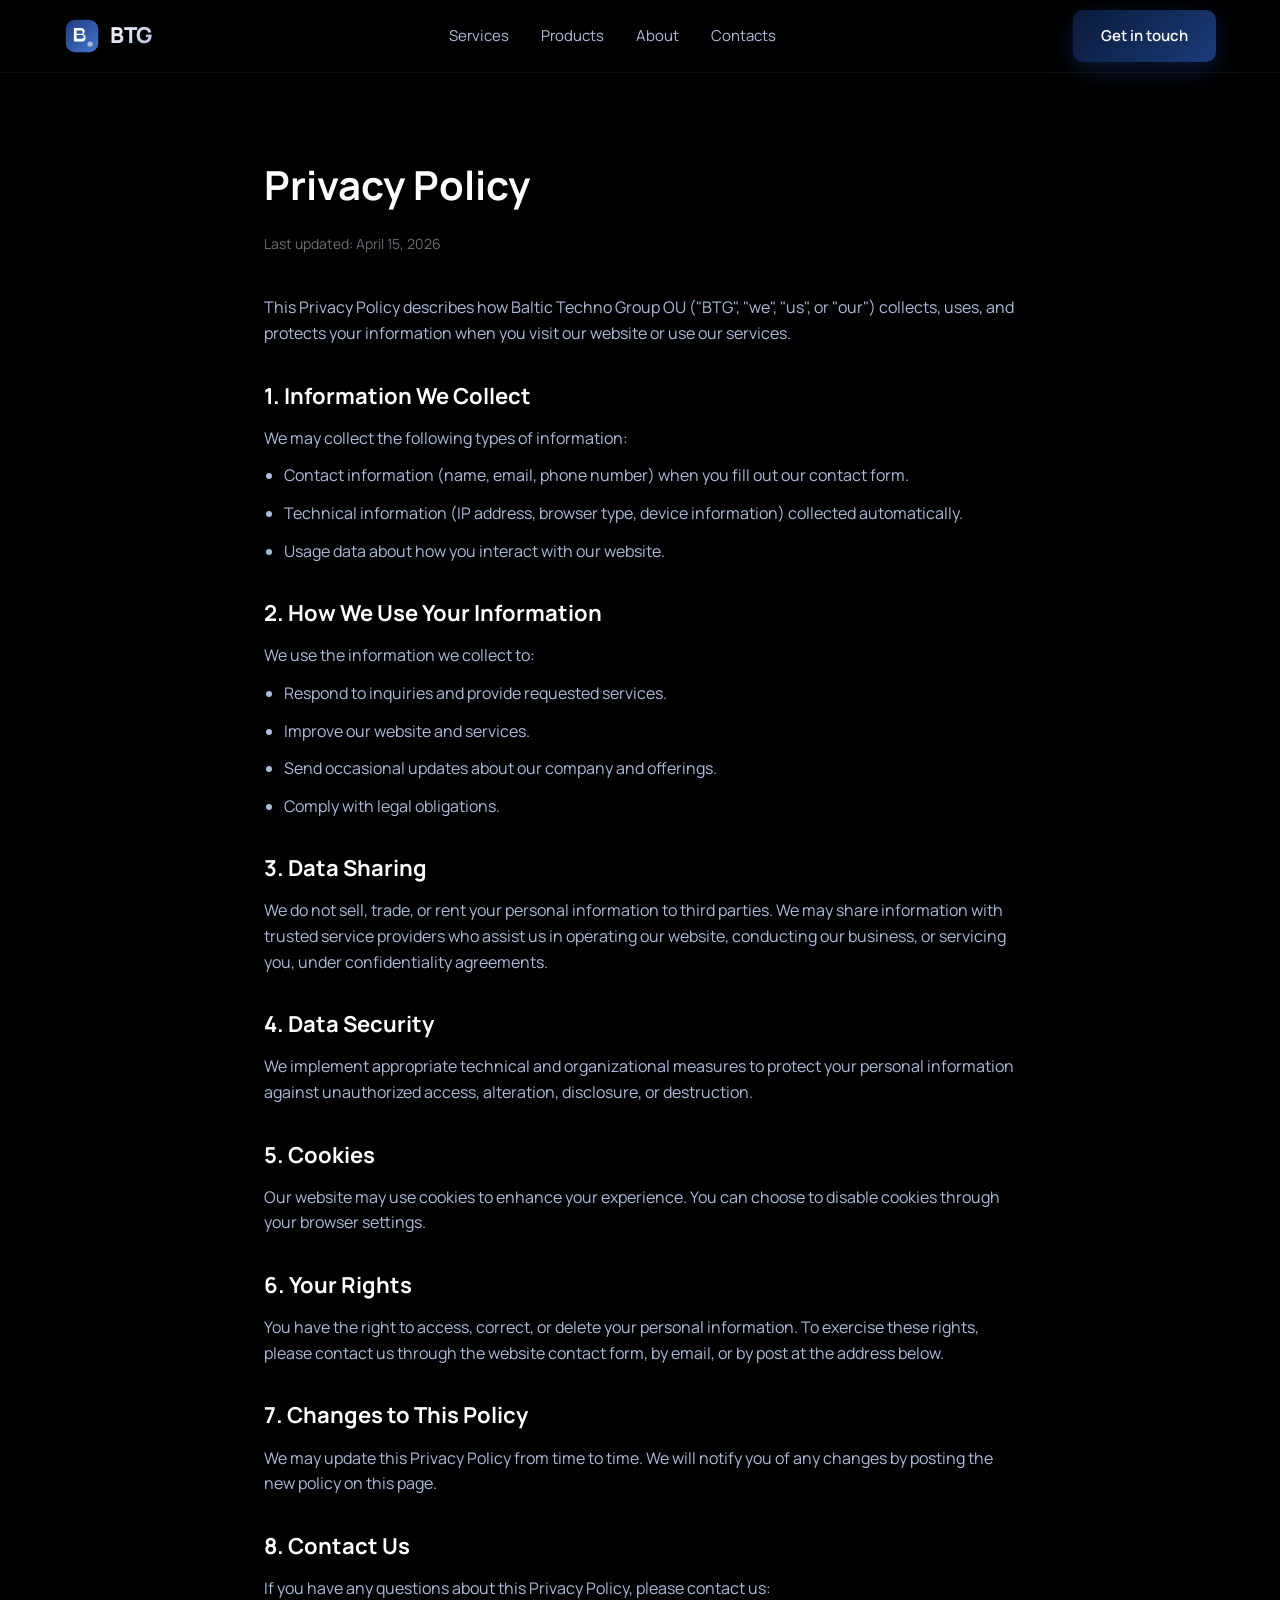
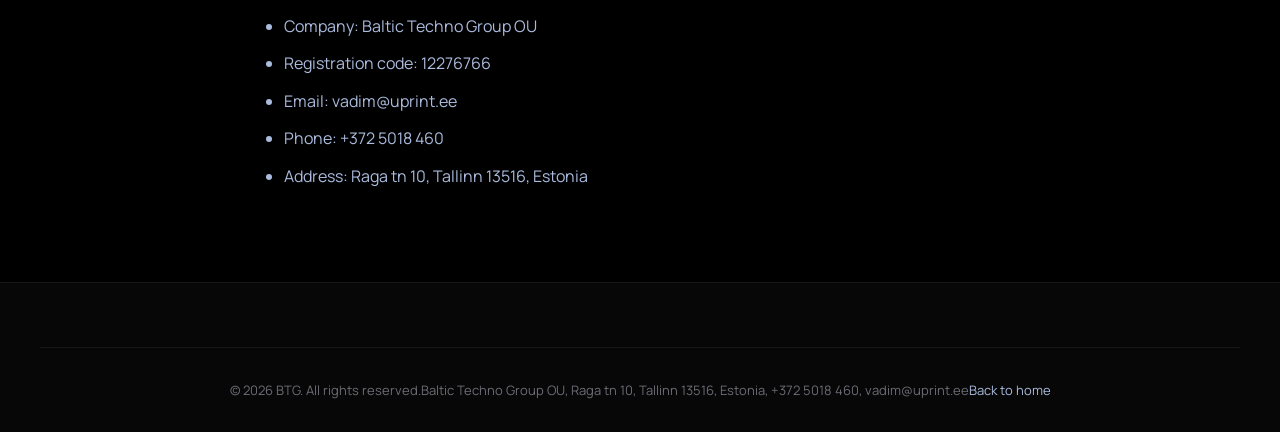
==== privacy.html @ 3e9b9224 "init" ====
<!DOCTYPE html>
<html lang="en">
<head>
  <meta charset="UTF-8" />
  <meta name="viewport" content="width=device-width, initial-scale=1.0" />
  <title>Privacy Policy — BTG</title>
  <link rel="preconnect" href="https://fonts.googleapis.com" />
  <link rel="preconnect" href="https://fonts.gstatic.com" crossorigin />
  <link href="https://fonts.googleapis.com/css2?family=Manrope:wght@400;500;600;700;800&display=swap" rel="stylesheet" />
  <link rel="stylesheet" href="styles.css" />
</head>
<body>
  <header class="nav">
    <div class="container nav__inner">
      <a href="index.html" class="nav__logo">
        <svg class="logo" viewBox="0 0 40 40" fill="none" xmlns="http://www.w3.org/2000/svg">
          <defs>
            <linearGradient id="logoGrad" x1="0" y1="0" x2="40" y2="40" gradientUnits="userSpaceOnUse">
              <stop offset="0" stop-color="#1A3B7A"/>
              <stop offset="1" stop-color="#4878D3"/>
            </linearGradient>
          </defs>
          <rect x="2" y="2" width="36" height="36" rx="10" fill="url(#logoGrad)"/>
          <path d="M11 11h8a4 4 0 0 1 4 4 3.5 3.5 0 0 1-1.6 2.9A4 4 0 0 1 24 22a4 4 0 0 1-4 4h-9V11zm3 3v3.5h5a1.75 1.75 0 0 0 0-3.5h-5zm0 6.5V23h6a2 2 0 0 0 0-4h-6z" fill="#fff"/>
          <circle cx="29" cy="29" r="3" fill="#AABBDD"/>
        </svg>
        <span>BTG</span>
      </a>
      <nav class="nav__menu">
        <a href="index.html#services">Services</a>
        <a href="index.html#products">Products</a>
        <a href="index.html#about">About</a>
        <a href="index.html#contacts">Contacts</a>
      </nav>
      <a href="index.html#contacts" class="btn btn--gradient nav__cta">Get in touch</a>
    </div>
  </header>

  <main class="legal">
    <h1>Privacy Policy</h1>
    <p class="meta">Last updated: April 15, 2026</p>

    <p>This Privacy Policy describes how Baltic Techno Group OU ("BTG", "we", "us", or "our") collects, uses, and protects your information when you visit our website or use our services.</p>

    <h2>1. Information We Collect</h2>
    <p>We may collect the following types of information:</p>
    <ul>
      <li>Contact information (name, email, phone number) when you fill out our contact form.</li>
      <li>Technical information (IP address, browser type, device information) collected automatically.</li>
      <li>Usage data about how you interact with our website.</li>
    </ul>

    <h2>2. How We Use Your Information</h2>
    <p>We use the information we collect to:</p>
    <ul>
      <li>Respond to inquiries and provide requested services.</li>
      <li>Improve our website and services.</li>
      <li>Send occasional updates about our company and offerings.</li>
      <li>Comply with legal obligations.</li>
    </ul>

    <h2>3. Data Sharing</h2>
    <p>We do not sell, trade, or rent your personal information to third parties. We may share information with trusted service providers who assist us in operating our website, conducting our business, or servicing you, under confidentiality agreements.</p>

    <h2>4. Data Security</h2>
    <p>We implement appropriate technical and organizational measures to protect your personal information against unauthorized access, alteration, disclosure, or destruction.</p>

    <h2>5. Cookies</h2>
    <p>Our website may use cookies to enhance your experience. You can choose to disable cookies through your browser settings.</p>

    <h2>6. Your Rights</h2>
    <p>You have the right to access, correct, or delete your personal information. To exercise these rights, please contact us through the website contact form, by email, or by post at the address below.</p>

    <h2>7. Changes to This Policy</h2>
    <p>We may update this Privacy Policy from time to time. We will notify you of any changes by posting the new policy on this page.</p>

    <h2>8. Contact Us</h2>
    <p>If you have any questions about this Privacy Policy, please contact us:</p>
    <ul>
      <li>Company: Baltic Techno Group OU</li>
      <li>Registration code: 12276766</li>
      <li>Email: <a href="mailto:vadim@uprint.ee">vadim@uprint.ee</a></li>
      <li>Phone: +372 5018 460</li>
      <li>Address: Raga tn 10, Tallinn 13516, Estonia</li>
    </ul>
  </main>

  <footer class="footer">
    <div class="container footer__bottom">
      <div>© 2026 BTG. All rights reserved.</div>
      <div>Baltic Techno Group OU, Raga tn 10, Tallinn 13516, Estonia, +372 5018 460, vadim@uprint.ee</div>
      <div><a href="index.html" style="color: var(--text-sec);">Back to home</a></div>
    </div>
  </footer>
</body>
</html>
---- styles.css ----
* { box-sizing: border-box; margin: 0; padding: 0; }

:root {
  --bg: #000000;
  --bg-card: #0E0E0E;
  --bg-alt: #070707;
  --bg-elev: #252527;
  --icon-bg: #2D2D2F;
  --border: rgba(255, 255, 255, 0.06);
  --text: #ffffff;
  --text-sec: #AABBDD;
  --text-mut: #6C6C75;
  --accent: #4878D3;
  --pulse: rgba(97, 133, 201, 1);
  --grad-from: #0A1A3A;
  --grad-to: #1A3B7A;
  --gradient: linear-gradient(135deg, #0A1A3A 0%, #1A3B7A 100%);
}

html { scroll-behavior: smooth; }

body {
  font-family: 'Manrope', -apple-system, BlinkMacSystemFont, 'SF Pro Display', sans-serif;
  background: var(--bg);
  color: var(--text);
  line-height: 1.6;
  -webkit-font-smoothing: antialiased;
  overflow-x: hidden;
}

.container {
  max-width: 1200px;
  margin: 0 auto;
  padding: 0 24px;
}

a { color: inherit; text-decoration: none; }

.gradient-text {
  background: linear-gradient(135deg, #6185C9, #AABBDD);
  -webkit-background-clip: text;
  background-clip: text;
  color: transparent;
}

.btn {
  display: inline-flex;
  align-items: center;
  justify-content: center;
  padding: 14px 28px;
  border-radius: 10px;
  font-weight: 600;
  font-size: 15px;
  border: none;
  cursor: pointer;
  transition: transform .2s ease, box-shadow .2s ease;
  white-space: nowrap;
}
.btn--gradient {
  background: var(--gradient);
  color: #fff;
  box-shadow: 0 8px 24px rgba(26, 59, 122, 0.4);
}
.btn--gradient:hover {
  transform: translateY(-1px);
  box-shadow: 0 12px 32px rgba(26, 59, 122, 0.6);
}
.btn--outline {
  background: transparent;
  color: var(--text);
  border: 1px solid rgba(255, 255, 255, 0.15);
}
.btn--outline:hover { border-color: var(--accent); }
.btn--block { width: 100%; }

/* NAV */
.nav {
  position: sticky;
  top: 0;
  z-index: 100;
  background: rgba(0, 0, 0, 0.7);
  backdrop-filter: blur(20px);
  -webkit-backdrop-filter: blur(20px);
  border-bottom: 1px solid var(--border);
}
.nav__inner {
  display: flex;
  align-items: center;
  justify-content: space-between;
  height: 72px;
}
.nav__logo {
  display: inline-flex;
  align-items: center;
  gap: 10px;
  font-size: 22px;
  font-weight: 800;
  letter-spacing: -0.02em;
  color: #fff;
}
.nav__logo span {
  background: linear-gradient(135deg, #ffffff, #AABBDD);
  -webkit-background-clip: text;
  background-clip: text;
  color: transparent;
}
.logo { width: 36px; height: 36px; display: block; }
.nav__menu { display: flex; gap: 32px; }
.nav__menu a {
  font-size: 15px;
  color: var(--text-sec);
  transition: color .2s;
}
.nav__menu a:hover { color: var(--text); }
.nav__burger { display: none; background: none; border: none; flex-direction: column; gap: 5px; cursor: pointer; }
.nav__burger span { width: 24px; height: 2px; background: #fff; border-radius: 2px; }

/* HERO */
.hero {
  position: relative;
  padding: 100px 0 120px;
  overflow: hidden;
}
.hero__glow {
  position: absolute;
  border-radius: 50%;
  filter: blur(120px);
  pointer-events: none;
}
.hero__glow--1 {
  width: 500px; height: 500px;
  background: rgba(26, 59, 122, 0.4);
  top: -100px; left: -150px;
}
.hero__glow--2 {
  width: 400px; height: 400px;
  background: rgba(72, 120, 211, 0.25);
  top: 100px; right: -100px;
}
.hero__inner {
  position: relative;
  display: grid;
  grid-template-columns: 1.3fr 1fr;
  gap: 60px;
  align-items: center;
}
.hero__badge {
  display: inline-block;
  padding: 8px 16px;
  border-radius: 999px;
  background: rgba(72, 120, 211, 0.12);
  border: 1px solid rgba(72, 120, 211, 0.3);
  color: var(--text-sec);
  font-size: 13px;
  font-weight: 500;
  margin-bottom: 24px;
}
.hero__title {
  font-size: clamp(36px, 5vw, 64px);
  font-weight: 800;
  line-height: 1.1;
  letter-spacing: -0.03em;
  margin-bottom: 24px;
}
.hero__subtitle {
  font-size: 18px;
  color: var(--text-sec);
  max-width: 580px;
  margin-bottom: 36px;
}
.hero__actions {
  display: flex;
  gap: 16px;
  flex-wrap: wrap;
  margin-bottom: 56px;
}
.hero__stats {
  display: flex;
  gap: 48px;
}
.stat__num {
  font-size: 32px;
  font-weight: 800;
  background: linear-gradient(135deg, #fff, #AABBDD);
  -webkit-background-clip: text;
  background-clip: text;
  color: transparent;
}
.stat__label {
  font-size: 13px;
  color: var(--text-mut);
  text-transform: uppercase;
  letter-spacing: 0.05em;
}

/* PHONE MOCKUP */
.hero__visual { display: flex; justify-content: center; perspective: 1600px; }
.phone {
  width: 300px;
  height: 610px;
  position: relative;
  border-radius: 52px;
  background: linear-gradient(145deg, #2a2a2e 0%, #18181b 50%, #0d0d0f 100%);
  padding: 9px;
  box-shadow:
    0 0 0 1.5px rgba(255, 255, 255, 0.04),
    0 0 0 3px #1a1a1d,
    0 60px 120px -20px rgba(26, 59, 122, 0.55),
    0 40px 80px -20px rgba(0, 0, 0, 0.8);
  transform: rotate(-2deg);
}
.phone::before {
  content: '';
  position: absolute;
  inset: 0;
  border-radius: 52px;
  background: linear-gradient(135deg, rgba(255, 255, 255, 0.08) 0%, transparent 30%, transparent 70%, rgba(255, 255, 255, 0.04) 100%);
  pointer-events: none;
  z-index: 2;
}
.phone__side {
  position: absolute;
  background: linear-gradient(90deg, #0a0a0c, #2a2a2e 50%, #0a0a0c);
  border-radius: 2px;
  z-index: 0;
}
.phone__side--mute { left: -3px; top: 95px; width: 4px; height: 30px; }
.phone__side--vol { left: -3px; width: 4px; height: 48px; }
.phone__side--vol1 { top: 140px; }
.phone__side--vol2 { top: 198px; }
.phone__side--power { right: -3px; top: 160px; width: 4px; height: 80px; }

.phone__frame {
  width: 100%;
  height: 100%;
  border-radius: 44px;
  background: #000;
  padding: 4px;
  position: relative;
  z-index: 1;
}
.phone__screen {
  width: 100%;
  height: 100%;
  background:
    radial-gradient(ellipse at 50% 35%, rgba(72, 120, 211, 0.25) 0%, transparent 50%),
    linear-gradient(180deg, #05081a 0%, #0A1A3A 50%, #040716 100%);
  border-radius: 40px;
  display: flex;
  flex-direction: column;
  align-items: center;
  position: relative;
  overflow: hidden;
}
.phone__island {
  position: absolute;
  top: 10px;
  left: 50%;
  transform: translateX(-50%);
  width: 100px;
  height: 30px;
  background: #000;
  border-radius: 20px;
  z-index: 3;
  box-shadow: inset 0 0 0 0.5px rgba(255, 255, 255, 0.08);
}
.phone__island::after {
  content: '';
  position: absolute;
  right: 12px;
  top: 50%;
  transform: translateY(-50%);
  width: 6px;
  height: 6px;
  border-radius: 50%;
  background: radial-gradient(circle at 30% 30%, #1a1a2e, #000);
  box-shadow: inset 0 0 2px rgba(72, 120, 211, 0.6);
}
.phone__statusbar {
  display: flex;
  justify-content: space-between;
  align-items: center;
  width: 100%;
  padding: 16px 28px 0;
  color: #fff;
  font-size: 13px;
  font-weight: 600;
  z-index: 2;
}
.phone__time { letter-spacing: 0.02em; }
.phone__icons {
  display: flex;
  align-items: center;
  gap: 6px;
  color: #fff;
}
.phone__icons svg { display: block; }
.phone__icons svg:nth-child(1) { width: 16px; height: 11px; }
.phone__icons svg:nth-child(2) { width: 14px; height: 11px; }
.phone__icons svg:nth-child(3) { width: 24px; height: 11px; }

.phone__app {
  flex: 1;
  width: 100%;
  display: flex;
  flex-direction: column;
  align-items: center;
  justify-content: center;
  padding: 70px 28px 32px;
}
.phone__app-header {
  display: flex;
  justify-content: space-between;
  align-items: center;
  width: 100%;
  margin-bottom: 28px;
}
.phone__app-brand {
  font-size: 16px;
  font-weight: 700;
  background: linear-gradient(135deg, #fff, #AABBDD);
  -webkit-background-clip: text;
  background-clip: text;
  color: transparent;
}
.phone__app-menu {
  display: flex;
  flex-direction: column;
  gap: 3px;
}
.phone__app-menu span {
  width: 16px;
  height: 1.5px;
  background: rgba(255, 255, 255, 0.5);
  border-radius: 1px;
}
.phone__pulse {
  position: relative;
  width: 180px;
  height: 180px;
  display: flex;
  align-items: center;
  justify-content: center;
  margin-bottom: 28px;
}
.phone__pulse::before {
  content: '';
  position: absolute;
  width: 140px;
  height: 140px;
  border-radius: 50%;
  background: radial-gradient(circle, rgba(72, 120, 211, 0.25) 0%, transparent 70%);
  filter: blur(10px);
}
.pulse {
  position: absolute;
  border-radius: 50%;
  border: 1.5px solid rgba(97, 133, 201, 0.5);
  animation: pulse 2.8s ease-out infinite;
}
.pulse--1 { width: 100%; height: 100%; animation-delay: 0s; }
.pulse--2 { width: 100%; height: 100%; animation-delay: 0.9s; }
.pulse--3 { width: 100%; height: 100%; animation-delay: 1.8s; }
@keyframes pulse {
  0% { transform: scale(0.55); opacity: 1; }
  100% { transform: scale(1.25); opacity: 0; }
}
.phone__shield {
  position: relative;
  width: 96px;
  height: 96px;
  background: linear-gradient(145deg, #4878D3 0%, #1A3B7A 60%, #0A1A3A 100%);
  border-radius: 50%;
  display: flex;
  align-items: center;
  justify-content: center;
  color: #fff;
  box-shadow:
    0 0 60px rgba(72, 120, 211, 0.6),
    0 0 0 1px rgba(255, 255, 255, 0.12),
    inset 0 2px 0 rgba(255, 255, 255, 0.15),
    inset 0 -2px 0 rgba(0, 0, 0, 0.3);
}
.phone__shield svg { width: 46px; height: 46px; filter: drop-shadow(0 2px 4px rgba(0, 0, 0, 0.4)); }
.phone__label {
  font-size: 22px;
  font-weight: 700;
  color: #fff;
  margin-bottom: 20px;
  letter-spacing: -0.01em;
}
.phone__btn {
  margin-top: auto;
  padding: 14px 40px;
  border-radius: 14px;
  background: linear-gradient(180deg, rgba(72, 120, 211, 0.22) 0%, rgba(26, 59, 122, 0.15) 100%);
  border: 1px solid rgba(72, 120, 211, 0.4);
  font-size: 14px;
  font-weight: 600;
  color: #fff;
  box-shadow: 0 8px 24px rgba(26, 59, 122, 0.3), inset 0 1px 0 rgba(255, 255, 255, 0.12);
}
.phone__home {
  position: absolute;
  bottom: 8px;
  left: 50%;
  transform: translateX(-50%);
  width: 120px;
  height: 4px;
  border-radius: 2px;
  background: rgba(255, 255, 255, 0.35);
}

/* CAPABILITIES STRIP */
.capabilities {
  padding: 40px 0;
  border-top: 1px solid var(--border);
  border-bottom: 1px solid var(--border);
  background: var(--bg-alt);
}
.capabilities__label {
  font-size: 12px;
  text-transform: uppercase;
  letter-spacing: 0.1em;
  color: var(--text-mut);
  text-align: center;
  margin-bottom: 20px;
}
.capabilities__list {
  display: flex;
  flex-wrap: wrap;
  justify-content: center;
  gap: 10px;
}
.capabilities__list span {
  padding: 8px 16px;
  border-radius: 999px;
  background: var(--bg-card);
  border: 1px solid var(--border);
  color: var(--text-sec);
  font-size: 13px;
  font-weight: 500;
  transition: all .2s;
}
.capabilities__list span:hover {
  border-color: rgba(72, 120, 211, 0.4);
  color: var(--text);
}

/* PROCESS */
.process {
  position: relative;
  display: grid;
  grid-template-columns: repeat(5, 1fr);
  gap: 24px;
  margin-bottom: 80px;
}
.process__line {
  position: absolute;
  top: 28px;
  left: 10%;
  right: 10%;
  height: 2px;
  background: linear-gradient(90deg, transparent, rgba(72, 120, 211, 0.4) 20%, rgba(72, 120, 211, 0.4) 80%, transparent);
  z-index: 0;
}
.step {
  position: relative;
  background: var(--bg-card);
  border: 1px solid var(--border);
  border-radius: 18px;
  padding: 72px 22px 24px;
  text-align: left;
  transition: transform .2s ease, border-color .2s ease;
}
.step:hover {
  transform: translateY(-4px);
  border-color: rgba(72, 120, 211, 0.35);
}
.step__num {
  position: absolute;
  top: 18px;
  left: 50%;
  transform: translateX(-50%);
  width: 56px;
  height: 56px;
  border-radius: 50%;
  background: linear-gradient(145deg, #4878D3 0%, #1A3B7A 70%, #0A1A3A 100%);
  color: #fff;
  display: flex;
  align-items: center;
  justify-content: center;
  font-size: 16px;
  font-weight: 800;
  box-shadow: 0 10px 30px rgba(26, 59, 122, 0.5), inset 0 1px 0 rgba(255, 255, 255, 0.2);
  z-index: 1;
}
.step__title {
  font-size: 17px;
  font-weight: 700;
  margin-bottom: 10px;
  color: var(--text);
}
.step__text {
  font-size: 14px;
  color: var(--text-sec);
  line-height: 1.6;
  margin-bottom: 16px;
}
.step__meta {
  display: inline-block;
  padding: 4px 12px;
  border-radius: 999px;
  background: rgba(72, 120, 211, 0.12);
  border: 1px solid rgba(72, 120, 211, 0.25);
  color: var(--accent);
  font-size: 12px;
  font-weight: 600;
  letter-spacing: 0.02em;
}

/* TECH STACK */
.stack {
  padding-top: 40px;
  border-top: 1px solid var(--border);
}
.stack__label {
  text-align: center;
  font-size: 12px;
  text-transform: uppercase;
  letter-spacing: 0.12em;
  color: var(--text-mut);
  margin-bottom: 28px;
}
.stack__grid {
  display: grid;
  grid-template-columns: repeat(4, 1fr);
  gap: 16px;
}
.stack__item {
  display: flex;
  align-items: center;
  gap: 14px;
  padding: 18px 20px;
  background: var(--bg-card);
  border: 1px solid var(--border);
  border-radius: 14px;
  transition: all .2s ease;
}
.stack__item:hover {
  border-color: rgba(72, 120, 211, 0.35);
  transform: translateY(-2px);
}
.stack__ico {
  width: 40px;
  height: 40px;
  border-radius: 10px;
  background: rgba(72, 120, 211, 0.12);
  color: var(--accent);
  display: flex;
  align-items: center;
  justify-content: center;
  flex-shrink: 0;
}
.stack__ico svg { width: 20px; height: 20px; }
.stack__item span {
  font-size: 14px;
  font-weight: 600;
  color: var(--text);
}

/* TESTIMONIALS */
.quote {
  background: var(--bg-card);
  border: 1px solid var(--border);
  border-radius: 20px;
  padding: 32px 28px;
  display: flex;
  flex-direction: column;
}
.quote__stars {
  color: #F5B841;
  font-size: 16px;
  letter-spacing: 2px;
  margin-bottom: 16px;
}
.quote__text {
  color: var(--text);
  font-size: 15px;
  line-height: 1.7;
  margin-bottom: 24px;
  flex: 1;
}
.quote__author {
  display: flex;
  align-items: center;
  gap: 14px;
  padding-top: 20px;
  border-top: 1px solid var(--border);
}
.quote__avatar {
  width: 56px;
  height: 56px;
  border-radius: 50%;
  display: block;
  object-fit: cover;
  border: 1px solid rgba(255, 255, 255, 0.1);
  box-shadow: 0 10px 24px rgba(13, 28, 60, 0.32), 0 0 0 4px rgba(72, 120, 211, 0.08);
  flex-shrink: 0;
}
.quote__name {
  font-weight: 600;
  font-size: 15px;
}
.quote__role {
  font-size: 13px;
  color: var(--text-mut);
}

/* FAQ */
.faq {
  max-width: 800px;
  margin: 0 auto;
}
.faq__item {
  background: var(--bg-card);
  border: 1px solid var(--border);
  border-radius: 14px;
  padding: 0;
  margin-bottom: 12px;
  overflow: hidden;
  transition: border-color .2s;
}
.faq__item[open] { border-color: rgba(72, 120, 211, 0.35); }
.faq__item summary {
  list-style: none;
  cursor: pointer;
  padding: 22px 28px;
  font-size: 16px;
  font-weight: 600;
  color: var(--text);
  display: flex;
  justify-content: space-between;
  align-items: center;
}
.faq__item summary::-webkit-details-marker { display: none; }
.faq__item summary::after {
  content: '+';
  font-size: 24px;
  font-weight: 300;
  color: var(--text-sec);
  transition: transform .2s;
}
.faq__item[open] summary::after {
  content: '−';
  color: var(--accent);
}
.faq__item p {
  padding: 0 28px 24px;
  color: var(--text-sec);
  font-size: 15px;
  line-height: 1.7;
}

/* SECTIONS */
.section { padding: 120px 0; }
.section--alt { background: var(--bg-alt); }
.section__head { text-align: center; margin-bottom: 64px; }
.section__tag {
  display: inline-block;
  padding: 6px 14px;
  border-radius: 999px;
  background: rgba(72, 120, 211, 0.12);
  color: var(--accent);
  font-size: 12px;
  font-weight: 600;
  text-transform: uppercase;
  letter-spacing: 0.1em;
  margin-bottom: 16px;
}
.section__title {
  font-size: clamp(32px, 4vw, 48px);
  font-weight: 800;
  letter-spacing: -0.02em;
  margin-bottom: 12px;
}
.section__sub {
  color: var(--text-sec);
  font-size: 17px;
  max-width: 600px;
  margin: 0 auto;
}

.grid { display: grid; gap: 24px; }
.grid--3 { grid-template-columns: repeat(3, 1fr); }
.grid--4 { grid-template-columns: repeat(4, 1fr); }

/* CARD */
.card {
  position: relative;
  isolation: isolate;
  overflow: hidden;
  background:
    linear-gradient(180deg, rgba(255, 255, 255, 0.03), transparent 28%),
    linear-gradient(145deg, rgba(20, 27, 46, 0.96), rgba(10, 10, 10, 0.98));
  border: 1px solid rgba(130, 160, 220, 0.14);
  border-radius: 24px;
  padding: 28px 26px 30px;
  min-height: 250px;
  box-shadow:
    inset 0 1px 0 rgba(255, 255, 255, 0.04),
    0 22px 50px rgba(0, 0, 0, 0.35);
  transition: transform .25s ease, border-color .25s ease, box-shadow .25s ease;
}
.card:hover {
  transform: translateY(-6px);
  border-color: rgba(112, 156, 244, 0.34);
  box-shadow:
    inset 0 1px 0 rgba(255, 255, 255, 0.06),
    0 28px 64px rgba(0, 0, 0, 0.42);
}
.card::before {
  content: "";
  position: absolute;
  inset: 0;
  border-radius: inherit;
  background: radial-gradient(circle at top right, rgba(160, 194, 255, 0.12), transparent 34%);
  opacity: 0.7;
  z-index: -1;
}
.card::after {
  content: "";
  position: absolute;
  top: 0;
  left: 26px;
  right: 26px;
  height: 1px;
  background: linear-gradient(90deg, transparent, rgba(170, 194, 235, 0.55), transparent);
}
.card__glow {
  position: absolute;
  top: -34px;
  right: -18px;
  width: 150px;
  height: 150px;
  border-radius: 50%;
  background: radial-gradient(circle, rgba(84, 133, 240, 0.22) 0%, rgba(84, 133, 240, 0) 72%);
  z-index: -1;
}
.card__icon {
  width: 72px;
  height: 72px;
  border-radius: 20px;
  background:
    linear-gradient(180deg, rgba(255, 255, 255, 0.07), rgba(255, 255, 255, 0.02)),
    rgba(23, 26, 35, 0.9);
  border: 1px solid rgba(143, 174, 238, 0.14);
  display: flex;
  align-items: center;
  justify-content: center;
  margin-bottom: 22px;
  box-shadow:
    inset 0 1px 0 rgba(255, 255, 255, 0.05),
    0 14px 24px rgba(0, 0, 0, 0.24);
}
.card__icon svg { width: 40px; height: 40px; }
.card__title {
  font-size: 18px;
  font-weight: 700;
  margin-bottom: 10px;
  letter-spacing: -0.02em;
}
.card__text {
  color: var(--text-sec);
  font-size: 15px;
  max-width: 25ch;
}
.card--vpn .card__icon {
  background:
    linear-gradient(180deg, rgba(88, 135, 242, 0.18), rgba(16, 21, 33, 0.88)),
    rgba(23, 26, 35, 0.9);
}
.card--marketing .card__icon {
  background:
    linear-gradient(180deg, rgba(72, 120, 211, 0.16), rgba(17, 20, 31, 0.88)),
    rgba(23, 26, 35, 0.9);
}
.card--design .card__icon {
  background:
    linear-gradient(180deg, rgba(124, 169, 255, 0.18), rgba(17, 20, 31, 0.88)),
    rgba(23, 26, 35, 0.9);
}
.card--infra .card__icon {
  background:
    linear-gradient(180deg, rgba(63, 102, 194, 0.18), rgba(17, 20, 31, 0.88)),
    rgba(23, 26, 35, 0.9);
}

/* PRODUCTS */
.product {
  background: var(--bg-card);
  border: 1px solid var(--border);
  border-radius: 20px;
  overflow: hidden;
  transition: transform .2s ease;
}
.product:hover { transform: translateY(-4px); }
.product__preview {
  position: relative;
  height: 220px;
  background: linear-gradient(180deg, #0A1A3A 0%, #000 100%);
  display: flex;
  align-items: center;
  justify-content: center;
  overflow: hidden;
}
.product__glow {
  position: absolute;
  width: 200px; height: 200px;
  background: rgba(72, 120, 211, 0.35);
  border-radius: 50%;
  filter: blur(60px);
}
.product__logo {
  position: relative;
  width: 80px;
  height: 80px;
  background: var(--gradient);
  border-radius: 20px;
  display: flex;
  align-items: center;
  justify-content: center;
  color: #fff;
  box-shadow: 0 20px 50px rgba(26, 59, 122, 0.5);
}
.product__logo svg { width: 38px; height: 38px; }
.product__info { padding: 24px; }
.product__info h3 { font-size: 20px; margin-bottom: 8px; }
.product__info p { color: var(--text-sec); font-size: 14px; margin-bottom: 16px; }
.product__tags { display: flex; gap: 8px; flex-wrap: wrap; }
.product__tags span {
  padding: 4px 12px;
  border-radius: 999px;
  background: rgba(72, 120, 211, 0.12);
  color: var(--text-sec);
  font-size: 12px;
  font-weight: 500;
}

/* FEATURES */
.feature {
  background: var(--bg-card);
  border: 1px solid var(--border);
  border-radius: 16px;
  padding: 32px 24px;
}
.feature__num {
  font-size: 14px;
  font-weight: 700;
  color: var(--accent);
  margin-bottom: 16px;
}
.feature h4 { font-size: 18px; margin-bottom: 8px; }
.feature p { color: var(--text-sec); font-size: 14px; }

/* ABOUT */
.about {
  display: grid;
  grid-template-columns: 1fr 1fr;
  gap: 64px;
  align-items: center;
}
.about__text .section__tag { margin-bottom: 16px; }
.about__text .section__title { text-align: left; margin-bottom: 24px; }
.about__text p {
  color: var(--text-sec);
  margin-bottom: 16px;
  font-size: 16px;
}
.about__numbers {
  display: grid;
  grid-template-columns: 1fr 1fr;
  gap: 24px;
}
.stat--lg {
  background: var(--bg-card);
  border: 1px solid var(--border);
  padding: 32px 24px;
  border-radius: 16px;
}
.stat--lg .stat__num { font-size: 36px; margin-bottom: 4px; }

/* CONTACTS */
.contacts {
  display: grid;
  grid-template-columns: 1fr 1.2fr;
  gap: 48px;
}
.contacts--single {
  grid-template-columns: 1fr;
  justify-items: center;
}
.contacts__form {
  background: transparent;
  border: none;
  border-radius: 0;
  padding: 0;
  display: flex;
  flex-direction: column;
  gap: 20px;
}
.contacts--single .contacts__form {
  max-width: 680px;
  width: 100%;
}
.contacts__form label { display: flex; flex-direction: column; gap: 8px; }
.contacts__form span {
  font-size: 13px;
  color: var(--text-sec);
  font-weight: 500;
}
.contacts__form input,
.contacts__form textarea {
  background: var(--bg);
  border: 1px solid var(--border);
  border-radius: 10px;
  padding: 14px 16px;
  color: var(--text);
  font-family: inherit;
  font-size: 15px;
  resize: vertical;
  transition: border-color .2s;
}
.contacts__form input:focus,
.contacts__form textarea:focus {
  outline: none;
  border-color: var(--accent);
}

/* FOOTER */
.footer {
  background: var(--bg-alt);
  border-top: 1px solid var(--border);
  padding: 64px 0 32px;
}
.footer__inner {
  display: grid;
  grid-template-columns: 2fr 1fr 1fr 1fr;
  gap: 48px;
  margin-bottom: 48px;
}
.footer__logo {
  display: inline-flex;
  align-items: center;
  gap: 10px;
  font-size: 22px;
  font-weight: 800;
  margin-bottom: 12px;
  color: #fff;
}
.footer__logo span {
  background: linear-gradient(135deg, #ffffff, #AABBDD);
  -webkit-background-clip: text;
  background-clip: text;
  color: transparent;
}
.footer__brand p { color: var(--text-sec); font-size: 14px; max-width: 280px; }
.footer__col h5 {
  font-size: 13px;
  text-transform: uppercase;
  letter-spacing: 0.08em;
  color: var(--text-mut);
  margin-bottom: 16px;
}
.footer__col a {
  display: block;
  font-size: 14px;
  color: var(--text-sec);
  margin-bottom: 10px;
  transition: color .2s;
}
.footer__col a:hover { color: var(--text); }
.footer__bottom {
  display: flex;
  justify-content: center;
  align-items: center;
  padding-top: 32px;
  border-top: 1px solid var(--border);
  font-size: 13px;
  color: var(--text-mut);
  text-align: center;
}

/* LEGAL PAGES */
.legal {
  max-width: 800px;
  margin: 0 auto;
  padding: 80px 24px;
}
.legal h1 { font-size: 40px; margin-bottom: 16px; }
.legal .meta { color: var(--text-mut); margin-bottom: 40px; font-size: 14px; }
.legal h2 { font-size: 22px; margin: 32px 0 12px; }
.legal p, .legal li { color: var(--text-sec); margin-bottom: 12px; }
.legal ul { padding-left: 20px; }

/* RESPONSIVE */
@media (max-width: 960px) {
  .hero { padding: 60px 0 80px; }
  .hero__inner { grid-template-columns: 1fr; gap: 48px; }
  .hero__visual { order: -1; }
  .phone { transform: scale(0.85); }
  .section { padding: 80px 0; }
  .grid--4 { grid-template-columns: repeat(2, 1fr); }
  .grid--3 { grid-template-columns: 1fr; }
  .process { grid-template-columns: repeat(2, 1fr); gap: 20px; margin-bottom: 60px; }
  .process__line { display: none; }
  .stack__grid { grid-template-columns: repeat(2, 1fr); }
  .about { grid-template-columns: 1fr; gap: 40px; }
  .contacts { grid-template-columns: 1fr; }
  .footer__inner { grid-template-columns: 1fr 1fr; gap: 32px; }
  .nav__menu { display: none; }
  .nav__burger { display: flex; }
  .nav__cta { display: none; }
  .hero__stats { gap: 24px; flex-wrap: wrap; }
}
@media (max-width: 560px) {
  .grid--4 { grid-template-columns: 1fr; }
  .process { grid-template-columns: 1fr; }
  .stack__grid { grid-template-columns: 1fr; }
  .about__numbers { grid-template-columns: 1fr; }
  .footer__inner { grid-template-columns: 1fr; }
  .contacts__form { padding: 0; }
}
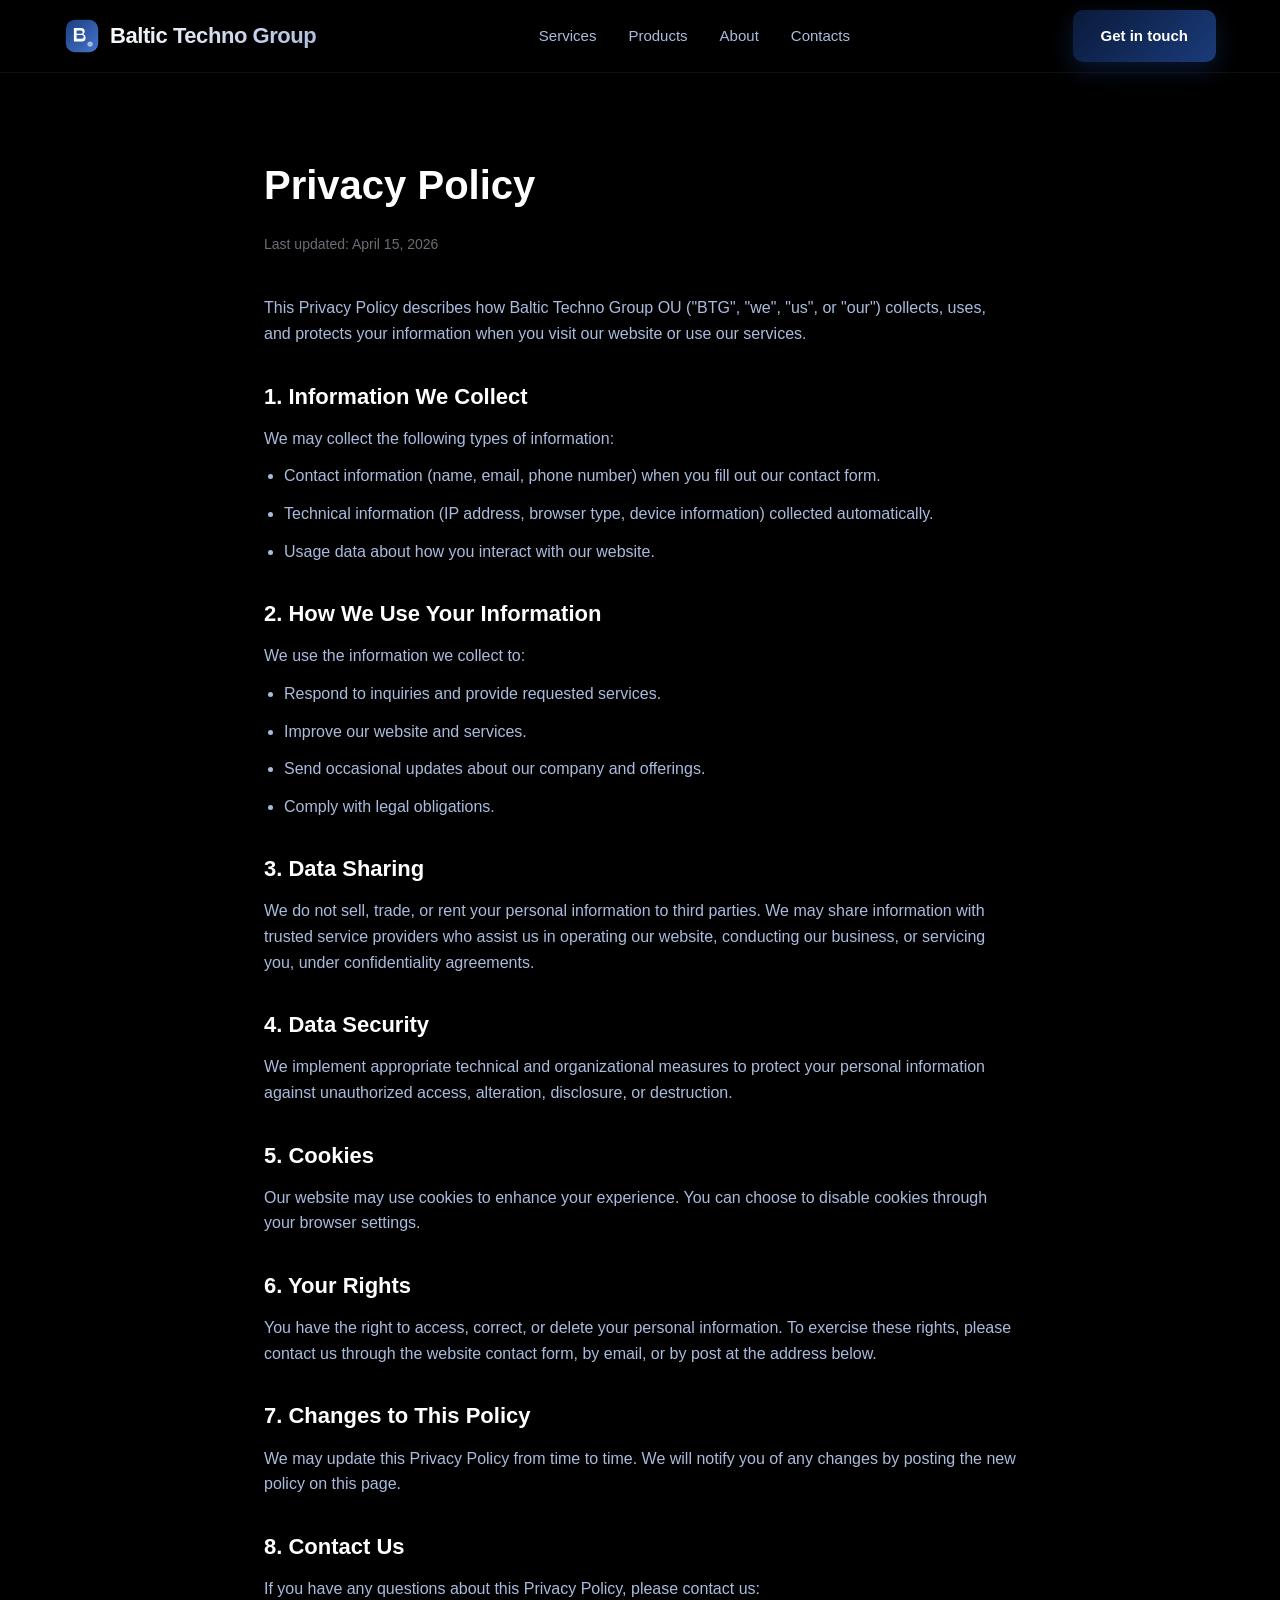
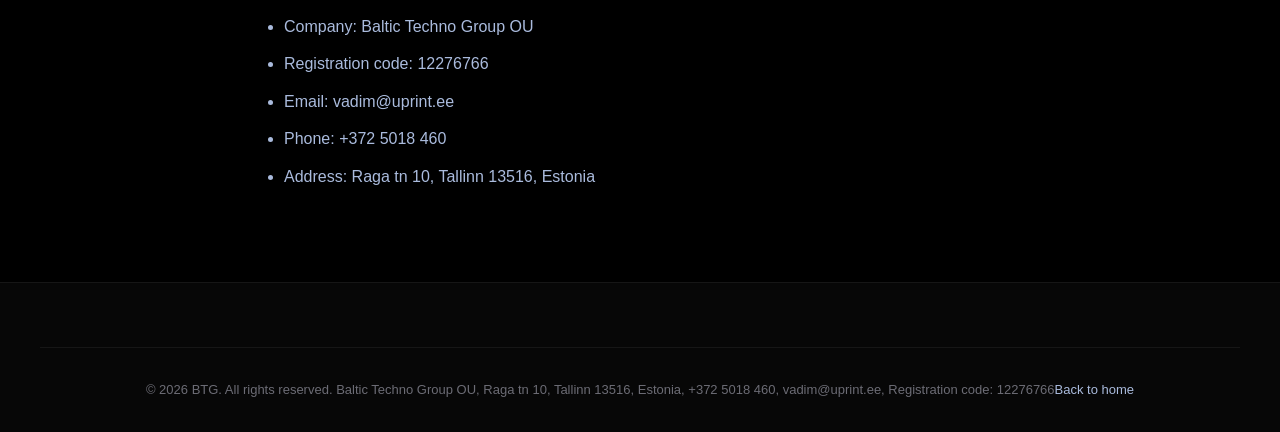
==== commit 427b55e2: "fix: ui bugs" ====
--- a/privacy.html
+++ b/privacy.html
@@ -6,7 +6,7 @@
   <title>Privacy Policy — BTG</title>
   <link rel="preconnect" href="https://fonts.googleapis.com" />
   <link rel="preconnect" href="https://fonts.gstatic.com" crossorigin />
-  <link href="https://fonts.googleapis.com/css2?family=Manrope:wght@400;500;600;700;800&display=swap" rel="stylesheet" />
+  <link href="https://api.fontshare.com/v2/css?f[]=satoshi@300,400,500,700,900&display=swap" rel="stylesheet" />
   <link rel="stylesheet" href="styles.css" />
 </head>
 <body>
@@ -24,7 +24,7 @@
           <path d="M11 11h8a4 4 0 0 1 4 4 3.5 3.5 0 0 1-1.6 2.9A4 4 0 0 1 24 22a4 4 0 0 1-4 4h-9V11zm3 3v3.5h5a1.75 1.75 0 0 0 0-3.5h-5zm0 6.5V23h6a2 2 0 0 0 0-4h-6z" fill="#fff"/>
           <circle cx="29" cy="29" r="3" fill="#AABBDD"/>
         </svg>
-        <span>BTG</span>
+        <span>Baltic Techno Group</span>
       </a>
       <nav class="nav__menu">
         <a href="index.html#services">Services</a>
@@ -87,8 +87,7 @@
 
   <footer class="footer">
     <div class="container footer__bottom">
-      <div>© 2026 BTG. All rights reserved.</div>
-      <div>Baltic Techno Group OU, Raga tn 10, Tallinn 13516, Estonia, +372 5018 460, vadim@uprint.ee</div>
+      <div>© 2026 BTG. All rights reserved. Baltic Techno Group OU, Raga tn 10, Tallinn 13516, Estonia, +372 5018 460, vadim@uprint.ee, Registration code: 12276766</div>
       <div><a href="index.html" style="color: var(--text-sec);">Back to home</a></div>
     </div>
   </footer>
--- a/styles.css
+++ b/styles.css
@@ -20,7 +20,7 @@
 html { scroll-behavior: smooth; }
 
 body {
-  font-family: 'Manrope', -apple-system, BlinkMacSystemFont, 'SF Pro Display', sans-serif;
+  font-family: 'Satoshi', -apple-system, BlinkMacSystemFont, 'SF Pro Display', 'Inter', sans-serif;
   background: var(--bg);
   color: var(--text);
   line-height: 1.6;
@@ -935,6 +935,18 @@
 .contacts__form textarea:focus {
   outline: none;
   border-color: var(--accent);
+}
+.contacts__notice {
+  min-height: 24px;
+  font-size: 14px;
+  text-align: center;
+  color: var(--text-sec);
+}
+.contacts__notice.is-success {
+  color: #cfe0ff;
+}
+.contacts__notice.is-error {
+  color: #ffb4b4;
 }
 
 /* FOOTER */
